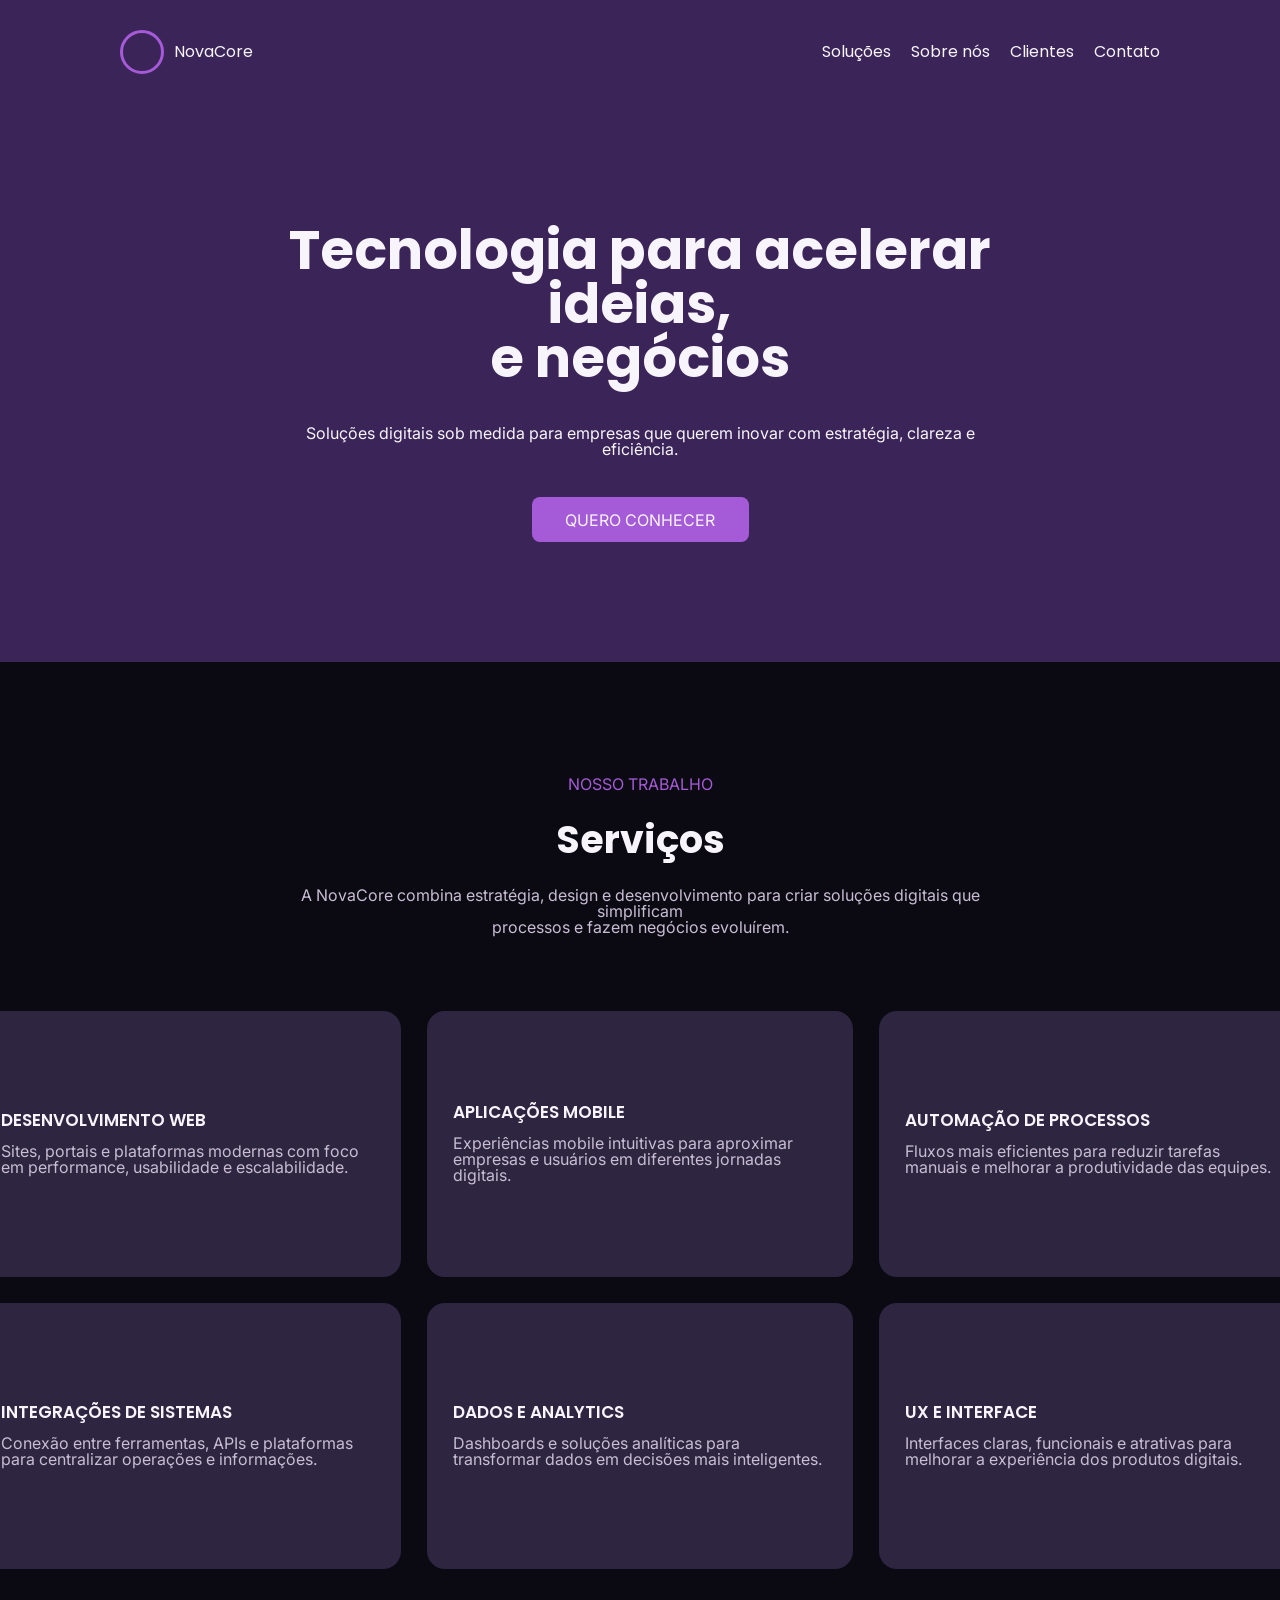
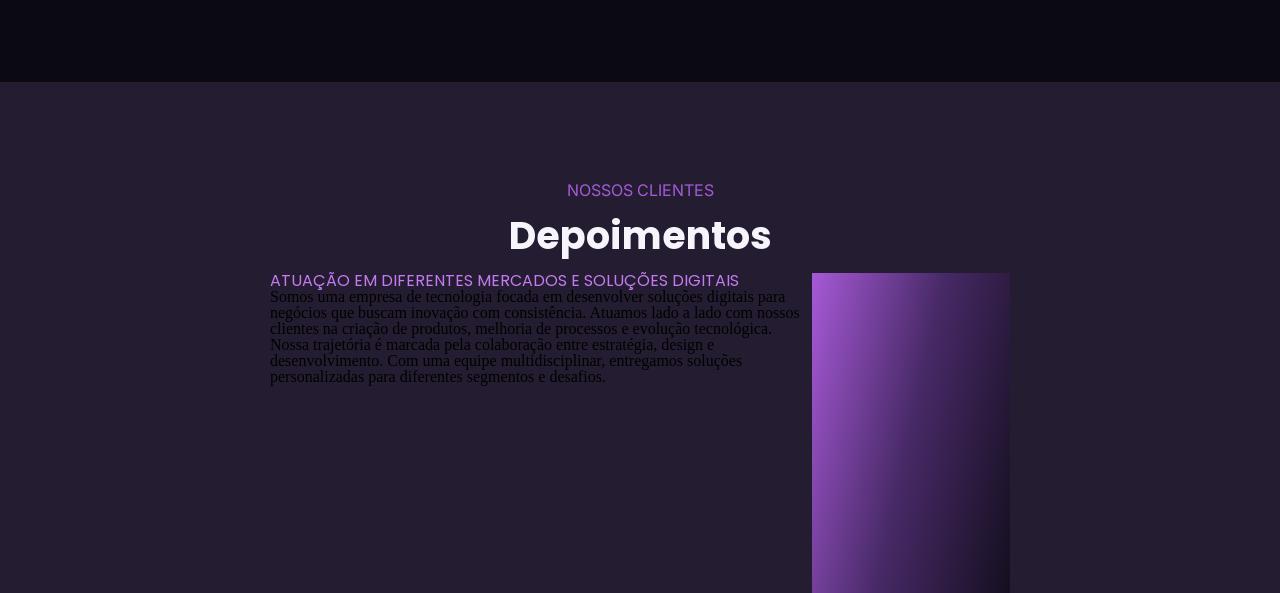
==== NovaCore/index.html @ e71358eb "feat: add projeto NovaCore" ====
<!DOCTYPE html>
<html lang="en">
<head>
    <meta charset="UTF-8">
    <meta name="viewport" content="width=device-width, initial-scale=1.0">
    <title>Document</title>
    <link rel="stylesheet" href="./css/reset.css">
    <link rel="stylesheet" href="./css/variables.css">
    <link rel="stylesheet" href="./css/style.css">
</head>
<body>
    <nav>
        <div id="logo">
            <div id="icon-logo"></div>
            <h1>NovaCore</h1>
        </div>
        <div id="links">
            <a href="">Soluções</a>
            <a href="">Sobre nós</a>
            <a href="">Clientes</a>
            <a href="">Contato</a>
        </div>
    </nav>
    <section id="hero" class="section">
        <h1>Tecnologia para acelerar <br> ideias, <br> e negócios</h1>
        <p>Soluções digitais sob medida para empresas que querem inovar com estratégia, clareza e <br> eficiência.</p>
        <div id="btn-hero" class="btn">QUERO CONHECER</div>
    </section>
    <section id="services" class="section">
        <p><span id="eyebrow">NOSSO TRABALHO</span></p>
        <h2 id="title">Serviços</h2>
        <p id="subtitle">A NovaCore combina estratégia, design e desenvolvimento para criar soluções digitais que simplificam <br> processos e fazem negócios evoluírem.</p>
        <div class="grade">
            <div class="card">
                <h3 class="card-title">DESENVOLVIMENTO WEB</h3>
                <p class="card-subtitle">Sites, portais e plataformas modernas com foco em performance, usabilidade e escalabilidade.</p>
            </div>
            <div class="card">
                <h3 class="card-title">APLICAÇÕES MOBILE</h3>
                <p class="card-subtitle">Experiências mobile intuitivas para aproximar empresas e usuários em diferentes jornadas digitais.</p>
            </div>
            <div class="card">
                <h3 class="card-title">AUTOMAÇÃO DE PROCESSOS</h3>
                <p class="card-subtitle">Fluxos mais eficientes para reduzir tarefas manuais e melhorar a produtividade das equipes.</p>
            </div>
            <div class="card">
                <h3 class="card-title">INTEGRAÇÕES DE SISTEMAS</h3>
                <p class="card-subtitle">Conexão entre ferramentas, APIs e plataformas para centralizar operações e informações.</p>
            </div>
            <div class="card">
                <h3 class="card-title">DADOS E ANALYTICS</h3>
                <p class="card-subtitle">Dashboards e soluções analíticas para transformar dados em decisões mais inteligentes.</p>
            </div>
            <div class="card">
                <h3 class="card-title">UX E INTERFACE</h3>
                <p class="card-subtitle">Interfaces claras, funcionais e atrativas para melhorar a experiência dos produtos digitais.</p>
            </div>
        </div>
    </section>
    <section id="aboutus" class="section">
        <p><span id="eyebrow">NOSSOS CLIENTES</span></p>
        <h2 id="title">Depoimentos</h2>
        <div id="aboutuscontent">
            <div id="aboutustext">
                <h4 class="paragraphtitle">ATUAÇÃO EM DIFERENTES MERCADOS E SOLUÇÕES DIGITAIS</h4>
                <p>Somos uma empresa de tecnologia focada em desenvolver soluções digitais para negócios que buscam inovação com
                consistência. Atuamos lado a lado com nossos clientes na criação de produtos, melhoria de processos e evolução
                tecnológica.</p>
                <p>Nossa trajetória é marcada pela colaboração entre estratégia, design e desenvolvimento. Com uma equipe multidisciplinar,
                entregamos soluções personalizadas para diferentes segmentos e desafios.</p>
            </div>
            <div id="imgaboutus"></div>
        </div>
    </section>
</body>

</html>
---- NovaCore/css/variables.css ----
@import url('https://fonts.googleapis.com/css2?family=Poppins:ital,wght@0,100;0,200;0,300;0,400;0,500;0,600;0,700;0,800;0,900;1,100;1,200;1,300;1,400;1,500;1,600;1,700;1,800;1,900&display=swap');
@import url('https://fonts.googleapis.com/css2?family=Inter:ital,opsz,wght@0,14..32,100..900;1,14..32,100..900&family=Roboto:ital,wght@0,100..900;1,100..900&display=swap');

:root {
    --light: #3B2458;
    --dark: #0B0A12;
    --title-color: #F7F4FB;
    --subtitle-color: #C8BDD4;
    --title-font: "Poppins", sans-serif;
    --subtitle-font: "Inter", sans-serif;
    --btn-color: #A55AD7;
    --card-color: #2E2540;
    --aboutus-bg-color: #241D31;
    --paragaph-title: #C57AF1;
}
---- NovaCore/css/style.css ----
nav{
    display: flex;
    flex-direction: row;
    background-color: var(--light);
    justify-content: space-between;
    align-items: center;
    height: 7vh;
    padding: 20px 120px;

    img {
        width: 38px;
        height: 38px;
        border-radius: 100%;
    }
    
    h1 {
        color: var(--title-color);
        font-family: var(--title-font);
    }

}

#logo {
    display: flex;
    align-items: center;
    gap: 10px;
}

#icon-logo {
    border-radius: 100%;
    border: 3px solid var(--btn-color);
    width: 38px;
    height: 38px;
}

#links {
    display: flex;
    font-family: var(--title-font);
    gap: 20px;
    a {
        color: var(--title-color);
        text-decoration: none;
    }
}

.section {
    display: flex;
    justify-content: center;
    padding: 0 270px;

    h1{
        color: var(--title-color);
        font-family: var(--title-font);
        font-size: 54px;
        font-weight: 700;
    }

}

#hero {
    flex-direction: column;
    gap: 40px;
    background-color: var(--light);
    text-align: center;
    align-items: center;
    height: 559px;

    p {
        font-family: var(--subtitle-font);
        color: var(--title-color);
        font-weight: 400;
    }
}

.btn {
    background-color: var(--btn-color);
    color: var(--title-color);
    font-family: var(--subtitle-font);
    padding: 15px 0;
    border-radius: 8px;
    display: flex;
    justify-content: center;
    align-items: center;
    transition: background-color 0.3s ease-in-out, transform 0.3s ease;
    cursor: pointer;
}

.btn:hover{
    background-color: var(--light);
    border: 2px solid var(--btn-color);
    transform: scale(1.05);
}

#btn-hero {
    padding: 0 26px;
    width: 165px;
    height: 45px;
}

#services {
    flex-direction: column;
    align-items: center;
    background-color: var(--dark);
    height: 1020px;
    gap: 28px;
}

#eyebrow {
    color: var(--btn-color);
    font-family: var(--subtitle-font);
}

#title {
    color: var(--title-color);
    font-family: var(--title-font);
    font-weight: 700;
    font-size: 38px;
}

#subtitle {
    color: var(--subtitle-color);
    font-family: var(--subtitle-font);
    text-align: center;
}

.grade {
    display: grid;
    grid-template-columns: repeat(3, auto);
    grid-template-rows: repeat(2, auto);
    gap: 26px;
    padding-top: 48px;
}

.card {
    display: flex;
    flex-direction: column;
    justify-content: center;
    background-color: var(--card-color);
    height: 210px;
    width: 374px;
    padding: 28px 26px;
    gap: 14px;
    border-radius: 18px;
}

.card-title {
    font-family: var(--title-font);
    font-weight: 600;
    font-size: 17px;
    color: var(--title-color);
}

.card-subtitle {
    color: var(--subtitle-color);
    font-family: var(--subtitle-font)
}

#aboutus {
    background-color: var(--aboutus-bg-color);
    padding-top: 100px;
    display: flex;
    flex-direction: column;
    align-items: center;
    justify-content: center;
    gap: 18px;
}

#aboutuscontent{
    display: flex;
}

#aboutustext{
    display: flex;
    flex-direction: column;
    justify-content: left;
}

.paragraphtitle{
    color: var(--paragaph-title);
    font-family: var(--title-font);
}

#imgaboutus{
    background: linear-gradient(102.38deg, #A659D6 0%, #472966 50%, #140F1F 100%);
    width: 570px;
    height: 320px;
}
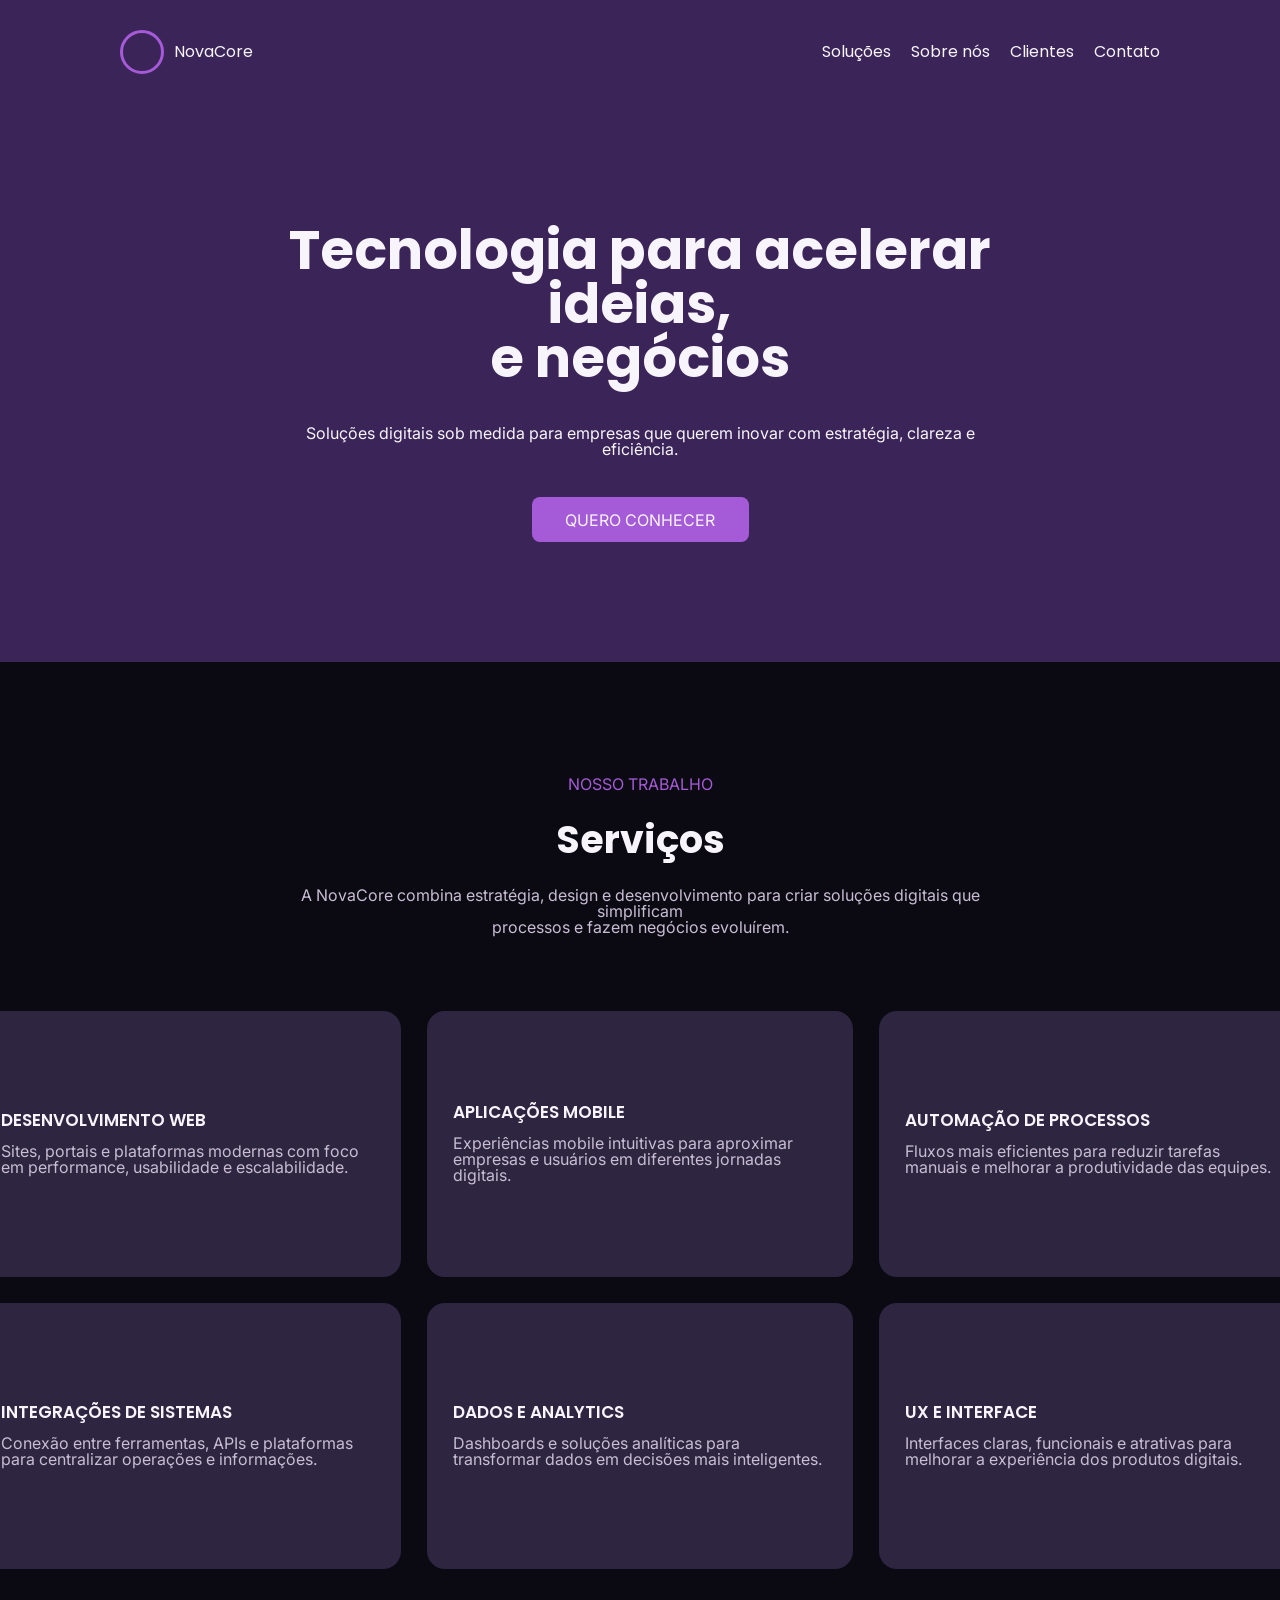
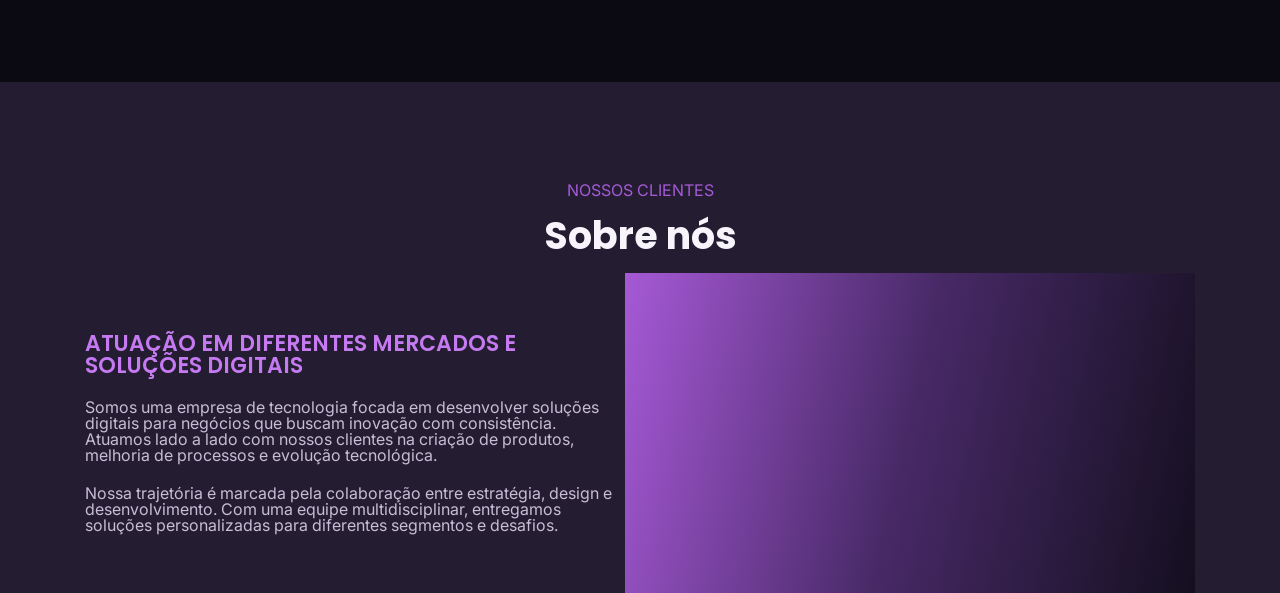
==== commit 97659a41: "feat: add estilo seção aboutus" ====
--- a/NovaCore/index.html
+++ b/NovaCore/index.html
@@ -1,5 +1,6 @@
 <!DOCTYPE html>
 <html lang="en">
+
 <head>
     <meta charset="UTF-8">
     <meta name="viewport" content="width=device-width, initial-scale=1.0">
@@ -8,6 +9,7 @@
     <link rel="stylesheet" href="./css/variables.css">
     <link rel="stylesheet" href="./css/style.css">
 </head>
+
 <body>
     <nav>
         <div id="logo">
@@ -15,8 +17,8 @@
             <h1>NovaCore</h1>
         </div>
         <div id="links">
-            <a href="">Soluções</a>
-            <a href="">Sobre nós</a>
+            <a href="#services">Soluções</a>
+            <a href="#aboutus">Sobre nós</a>
             <a href="">Clientes</a>
             <a href="">Contato</a>
         </div>
@@ -29,45 +31,55 @@
     <section id="services" class="section">
         <p><span id="eyebrow">NOSSO TRABALHO</span></p>
         <h2 id="title">Serviços</h2>
-        <p id="subtitle">A NovaCore combina estratégia, design e desenvolvimento para criar soluções digitais que simplificam <br> processos e fazem negócios evoluírem.</p>
+        <p id="subtitle">A NovaCore combina estratégia, design e desenvolvimento para criar soluções digitais que
+            simplificam <br> processos e fazem negócios evoluírem.</p>
         <div class="grade">
             <div class="card">
                 <h3 class="card-title">DESENVOLVIMENTO WEB</h3>
-                <p class="card-subtitle">Sites, portais e plataformas modernas com foco em performance, usabilidade e escalabilidade.</p>
+                <p class="card-subtitle">Sites, portais e plataformas modernas com foco em performance, usabilidade e
+                    escalabilidade.</p>
             </div>
             <div class="card">
                 <h3 class="card-title">APLICAÇÕES MOBILE</h3>
-                <p class="card-subtitle">Experiências mobile intuitivas para aproximar empresas e usuários em diferentes jornadas digitais.</p>
+                <p class="card-subtitle">Experiências mobile intuitivas para aproximar empresas e usuários em diferentes
+                    jornadas digitais.</p>
             </div>
             <div class="card">
                 <h3 class="card-title">AUTOMAÇÃO DE PROCESSOS</h3>
-                <p class="card-subtitle">Fluxos mais eficientes para reduzir tarefas manuais e melhorar a produtividade das equipes.</p>
+                <p class="card-subtitle">Fluxos mais eficientes para reduzir tarefas manuais e melhorar a produtividade
+                    das equipes.</p>
             </div>
             <div class="card">
                 <h3 class="card-title">INTEGRAÇÕES DE SISTEMAS</h3>
-                <p class="card-subtitle">Conexão entre ferramentas, APIs e plataformas para centralizar operações e informações.</p>
+                <p class="card-subtitle">Conexão entre ferramentas, APIs e plataformas para centralizar operações e
+                    informações.</p>
             </div>
             <div class="card">
                 <h3 class="card-title">DADOS E ANALYTICS</h3>
-                <p class="card-subtitle">Dashboards e soluções analíticas para transformar dados em decisões mais inteligentes.</p>
+                <p class="card-subtitle">Dashboards e soluções analíticas para transformar dados em decisões mais
+                    inteligentes.</p>
             </div>
             <div class="card">
                 <h3 class="card-title">UX E INTERFACE</h3>
-                <p class="card-subtitle">Interfaces claras, funcionais e atrativas para melhorar a experiência dos produtos digitais.</p>
+                <p class="card-subtitle">Interfaces claras, funcionais e atrativas para melhorar a experiência dos
+                    produtos digitais.</p>
             </div>
         </div>
     </section>
     <section id="aboutus" class="section">
         <p><span id="eyebrow">NOSSOS CLIENTES</span></p>
-        <h2 id="title">Depoimentos</h2>
-        <div id="aboutuscontent">
-            <div id="aboutustext">
+        <h2 id="title">Sobre nós</h2>
+        <div id="aboutus-content">
+            <div id="aboutus-text">
                 <h4 class="paragraphtitle">ATUAÇÃO EM DIFERENTES MERCADOS E SOLUÇÕES DIGITAIS</h4>
-                <p>Somos uma empresa de tecnologia focada em desenvolver soluções digitais para negócios que buscam inovação com
-                consistência. Atuamos lado a lado com nossos clientes na criação de produtos, melhoria de processos e evolução
-                tecnológica.</p>
-                <p>Nossa trajetória é marcada pela colaboração entre estratégia, design e desenvolvimento. Com uma equipe multidisciplinar,
-                entregamos soluções personalizadas para diferentes segmentos e desafios.</p>
+                <p class="paragraph">Somos uma empresa de tecnologia focada em desenvolver soluções digitais para
+                    negócios que buscam inovação com
+                    consistência. Atuamos lado a lado com nossos clientes na criação de produtos, melhoria de processos
+                    e evolução
+                    tecnológica.</p>
+                <p class="paragraph">Nossa trajetória é marcada pela colaboração entre estratégia, design e desenvolvimento. Com uma
+                    equipe multidisciplinar,
+                    entregamos soluções personalizadas para diferentes segmentos e desafios.</p>
             </div>
             <div id="imgaboutus"></div>
         </div>
--- a/NovaCore/css/style.css
+++ b/NovaCore/css/style.css
@@ -1,4 +1,8 @@
-nav{
+html{
+    scroll-behavior: smooth;
+}
+
+nav {
     display: flex;
     flex-direction: row;
     background-color: var(--light);
@@ -12,7 +16,7 @@
         height: 38px;
         border-radius: 100%;
     }
-    
+
     h1 {
         color: var(--title-color);
         font-family: var(--title-font);
@@ -37,6 +41,7 @@
     display: flex;
     font-family: var(--title-font);
     gap: 20px;
+
     a {
         color: var(--title-color);
         text-decoration: none;
@@ -48,7 +53,7 @@
     justify-content: center;
     padding: 0 270px;
 
-    h1{
+    h1 {
         color: var(--title-color);
         font-family: var(--title-font);
         font-size: 54px;
@@ -85,7 +90,7 @@
     cursor: pointer;
 }
 
-.btn:hover{
+.btn:hover {
     background-color: var(--light);
     border: 2px solid var(--btn-color);
     transform: scale(1.05);
@@ -165,22 +170,38 @@
     gap: 18px;
 }
 
-#aboutuscontent{
-    display: flex;
-}
-
-#aboutustext{
+#aboutus-content {
+    display: flex;
+    align-items: center;
+}
+
+#aboutus-text {
     display: flex;
     flex-direction: column;
     justify-content: left;
-}
-
-.paragraphtitle{
+    align-items: center;
+    gap: 22px;
+    width: 540px;
+    height: fit-content;
+}
+
+.paragraphtitle {
     color: var(--paragaph-title);
     font-family: var(--title-font);
-}
-
-#imgaboutus{
+    font-size: 22px;
+    font-weight: 600;
+    width: 540px;
+}
+
+.paragraph{
+    color: var(--subtitle-color);
+    font-family: var(--subtitle-font);
+    font-weight: 400;
+    font-size: 16px;
+
+}
+
+#imgaboutus {
     background: linear-gradient(102.38deg, #A659D6 0%, #472966 50%, #140F1F 100%);
     width: 570px;
     height: 320px;
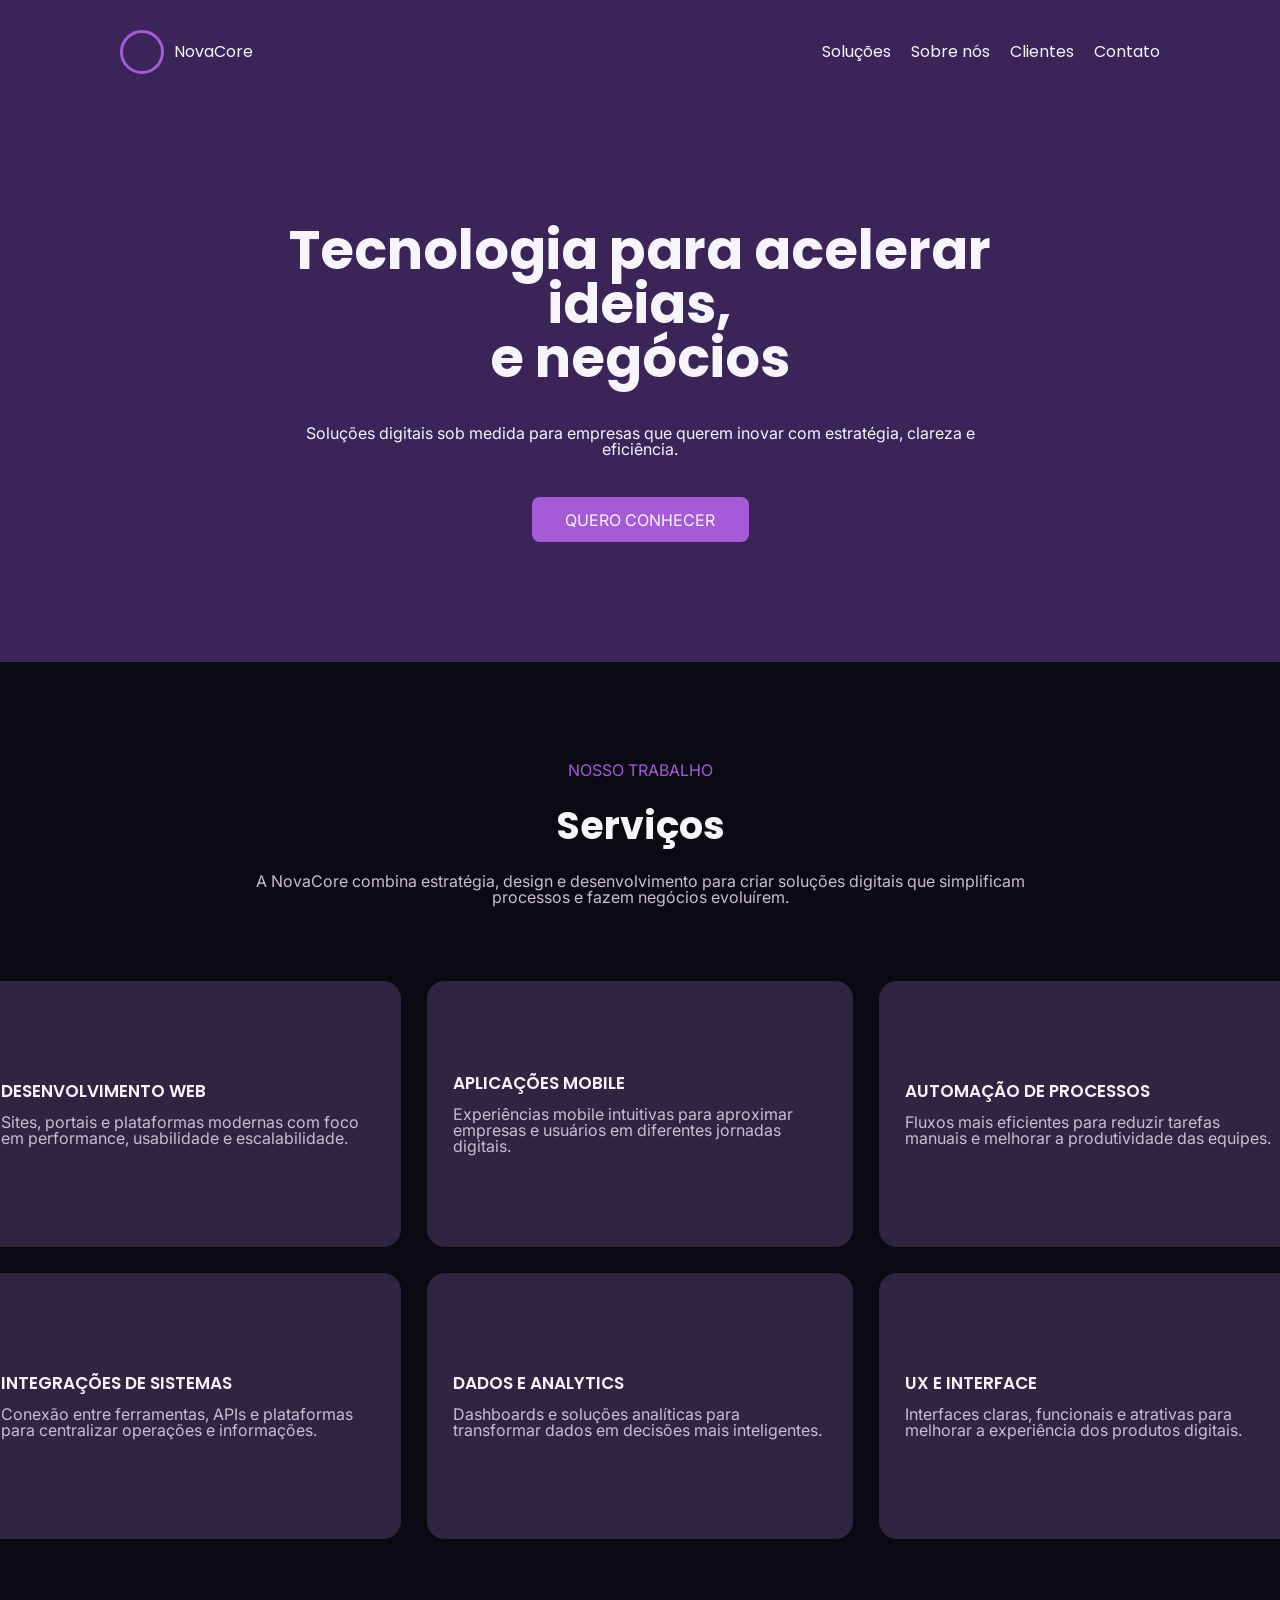
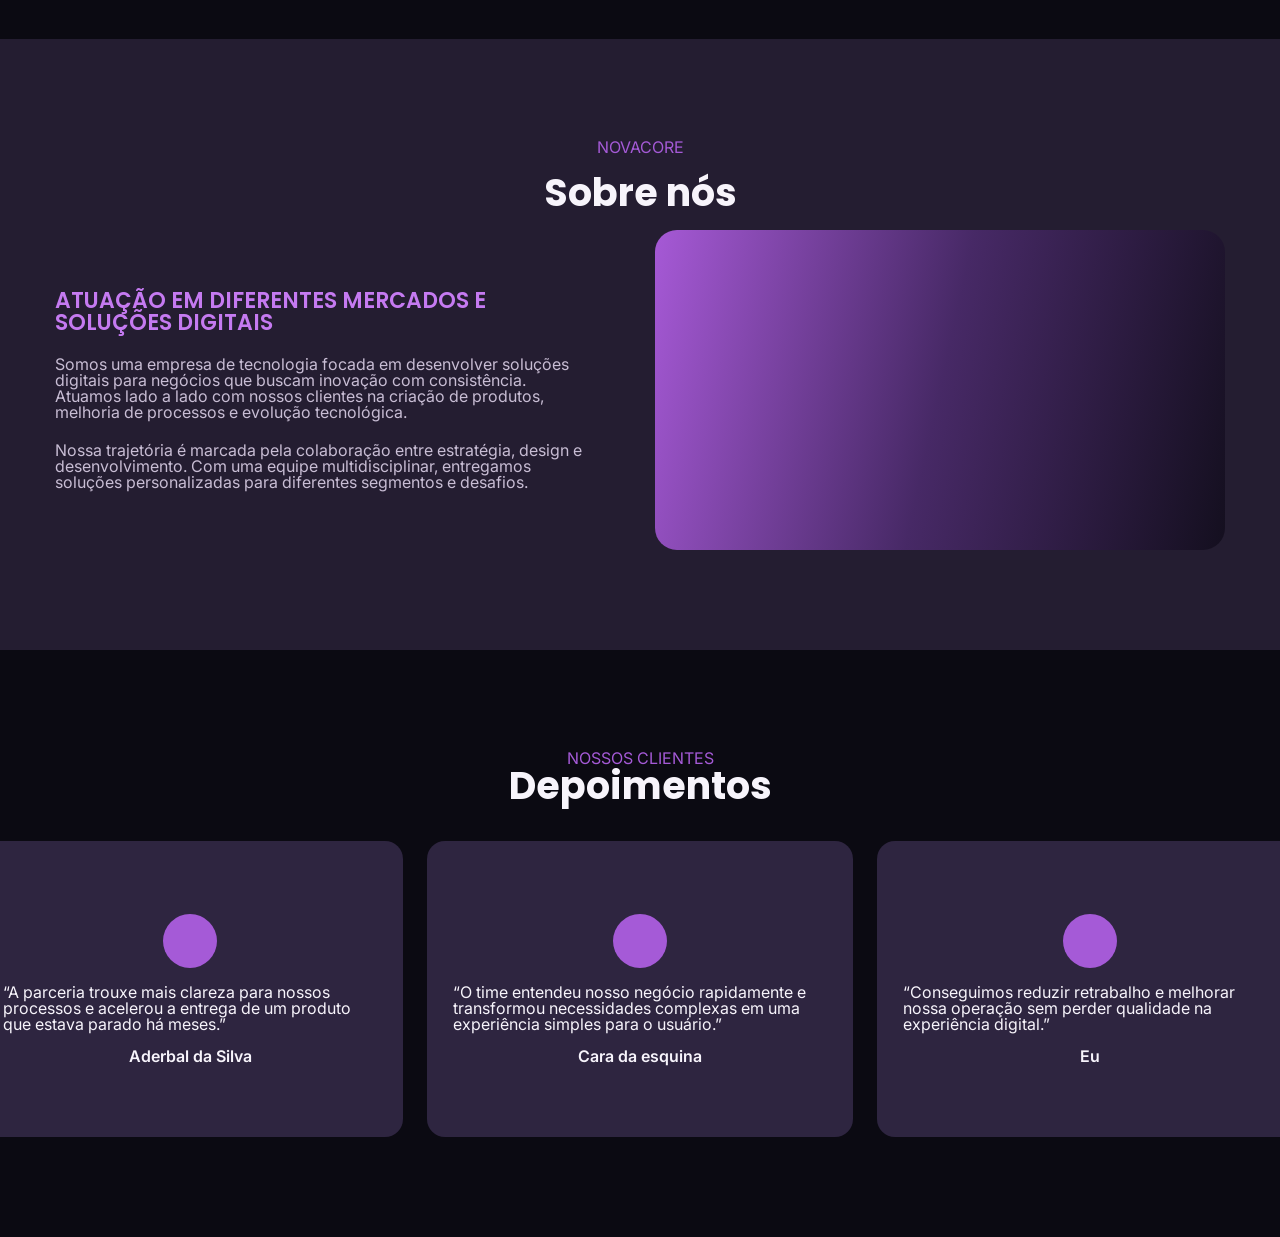
==== commit 035d7848: "feat: add seção Depoimentos" ====
--- a/NovaCore/index.html
+++ b/NovaCore/index.html
@@ -1,3 +1,4 @@
+<!-- https://www.figma.com/design/F0c6SuhYwIbqb819N2FCkp/Exerc%C3%ADcio-de-Revis%C3%A3o?node-id=0-1&p=f&t=CqVUMIxoqYoCZzdJ-0 -->
 <!DOCTYPE html>
 <html lang="en">
 
@@ -23,13 +24,13 @@
             <a href="">Contato</a>
         </div>
     </nav>
-    <section id="hero" class="section">
+    <section id="hero" class="container">
         <h1>Tecnologia para acelerar <br> ideias, <br> e negócios</h1>
         <p>Soluções digitais sob medida para empresas que querem inovar com estratégia, clareza e <br> eficiência.</p>
         <div id="btn-hero" class="btn">QUERO CONHECER</div>
     </section>
-    <section id="services" class="section">
-        <p><span id="eyebrow">NOSSO TRABALHO</span></p>
+    <section id="services" class="container">
+        <p><span class="eyebrow">NOSSO TRABALHO</span></p>
         <h2 id="title">Serviços</h2>
         <p id="subtitle">A NovaCore combina estratégia, design e desenvolvimento para criar soluções digitais que
             simplificam <br> processos e fazem negócios evoluírem.</p>
@@ -66,8 +67,8 @@
             </div>
         </div>
     </section>
-    <section id="aboutus" class="section">
-        <p><span id="eyebrow">NOSSOS CLIENTES</span></p>
+    <section id="aboutus" class="container">
+        <p><span class="eyebrow">NOVACORE</span></p>
         <h2 id="title">Sobre nós</h2>
         <div id="aboutus-content">
             <div id="aboutus-text">
@@ -84,6 +85,30 @@
             <div id="imgaboutus"></div>
         </div>
     </section>
+    <section class="container" id="depoimentos">
+        <p><span class="eyebrow">NOSSOS CLIENTES</span></p>
+        <h2 id="title">Depoimentos</h2>
+        <div id="depoimentos-cards">
+            <div class="card-dep">
+                <div class="card-img"></div>
+                <p>“A parceria trouxe mais clareza para nossos processos e acelerou a entrega de um produto que estava parado há meses.”</p>
+                <p id="depoimentos-text">Aderbal da Silva</p>
+            </div>
+            <div class="card-dep">
+                <div class="card-img"></div>
+                <p>“O time entendeu nosso negócio rapidamente e transformou necessidades complexas em uma experiência simples para o usuário.”</p>
+                <p id="depoimentos-text">Cara da esquina</p>
+            </div>
+            <div class="card-dep">
+                <div class="card-img"></div>
+                <p>“Conseguimos reduzir retrabalho e melhorar nossa operação sem perder qualidade na experiência digital.”</p>
+                <p id="depoimentos-text">Eu</p>
+            </div>
+        </div>
+    </section>
+    <section>
+
+    </section>
 </body>
 
 </html>
--- a/NovaCore/css/style.css
+++ b/NovaCore/css/style.css
@@ -1,4 +1,4 @@
-html{
+html {
     scroll-behavior: smooth;
 }
 
@@ -48,7 +48,7 @@
     }
 }
 
-.section {
+.container {
     display: flex;
     justify-content: center;
     padding: 0 270px;
@@ -103,14 +103,14 @@
 }
 
 #services {
+    padding: 100px 0;
     flex-direction: column;
     align-items: center;
     background-color: var(--dark);
-    height: 1020px;
     gap: 28px;
 }
 
-#eyebrow {
+.eyebrow {
     color: var(--btn-color);
     font-family: var(--subtitle-font);
 }
@@ -162,7 +162,7 @@
 
 #aboutus {
     background-color: var(--aboutus-bg-color);
-    padding-top: 100px;
+    padding: 100px 0;
     display: flex;
     flex-direction: column;
     align-items: center;
@@ -173,6 +173,7 @@
 #aboutus-content {
     display: flex;
     align-items: center;
+    gap: 60px;
 }
 
 #aboutus-text {
@@ -193,7 +194,7 @@
     width: 540px;
 }
 
-.paragraph{
+.paragraph {
     color: var(--subtitle-color);
     font-family: var(--subtitle-font);
     font-weight: 400;
@@ -205,4 +206,46 @@
     background: linear-gradient(102.38deg, #A659D6 0%, #472966 50%, #140F1F 100%);
     width: 570px;
     height: 320px;
+    border-radius: 22px;
+}
+
+#depoimentos {
+    padding: 100px 0;
+    background-color: var(--dark);
+    display: flex;
+    flex-direction: column;
+    align-items: center;
+    justify-content: center;
+}
+
+.card-img {
+    border-radius: 100%;
+    background-color: var(--btn-color);
+    height: 54px;
+    width: 54px;
+}
+
+#depoimentos-cards{
+    display: flex;
+    padding-top: 36px;
+    gap: 24px;
+}
+
+.card-dep {
+    display: flex;
+    flex-direction: column;
+    justify-content: center;
+    align-items: center;
+    background-color: var(--card-color);
+    height: 240px;
+    width: 374px;
+    padding: 28px 26px;
+    gap: 16px;
+    border-radius: 18px;
+    color: var(--title-color);
+    font-family: var(--subtitle-font);
+}
+
+#depoimentos-text {
+    font-weight: 600;
 }
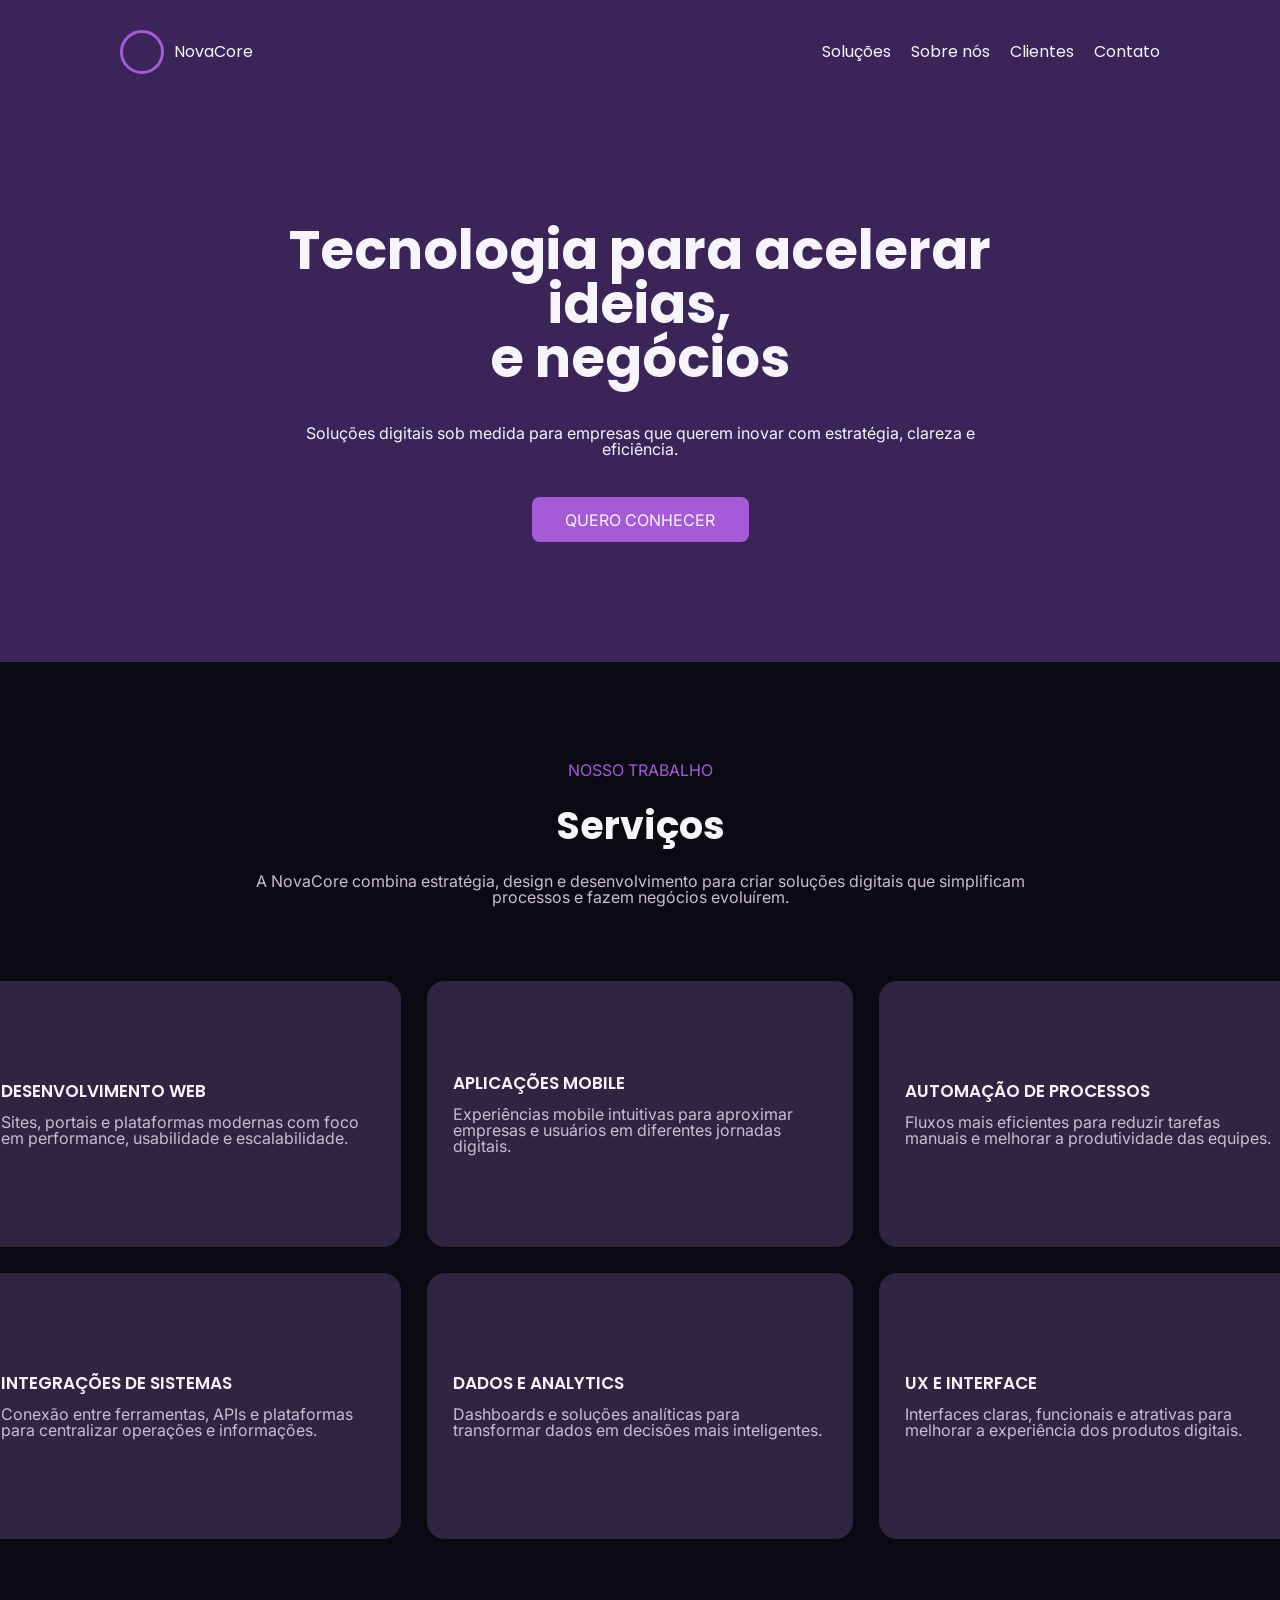
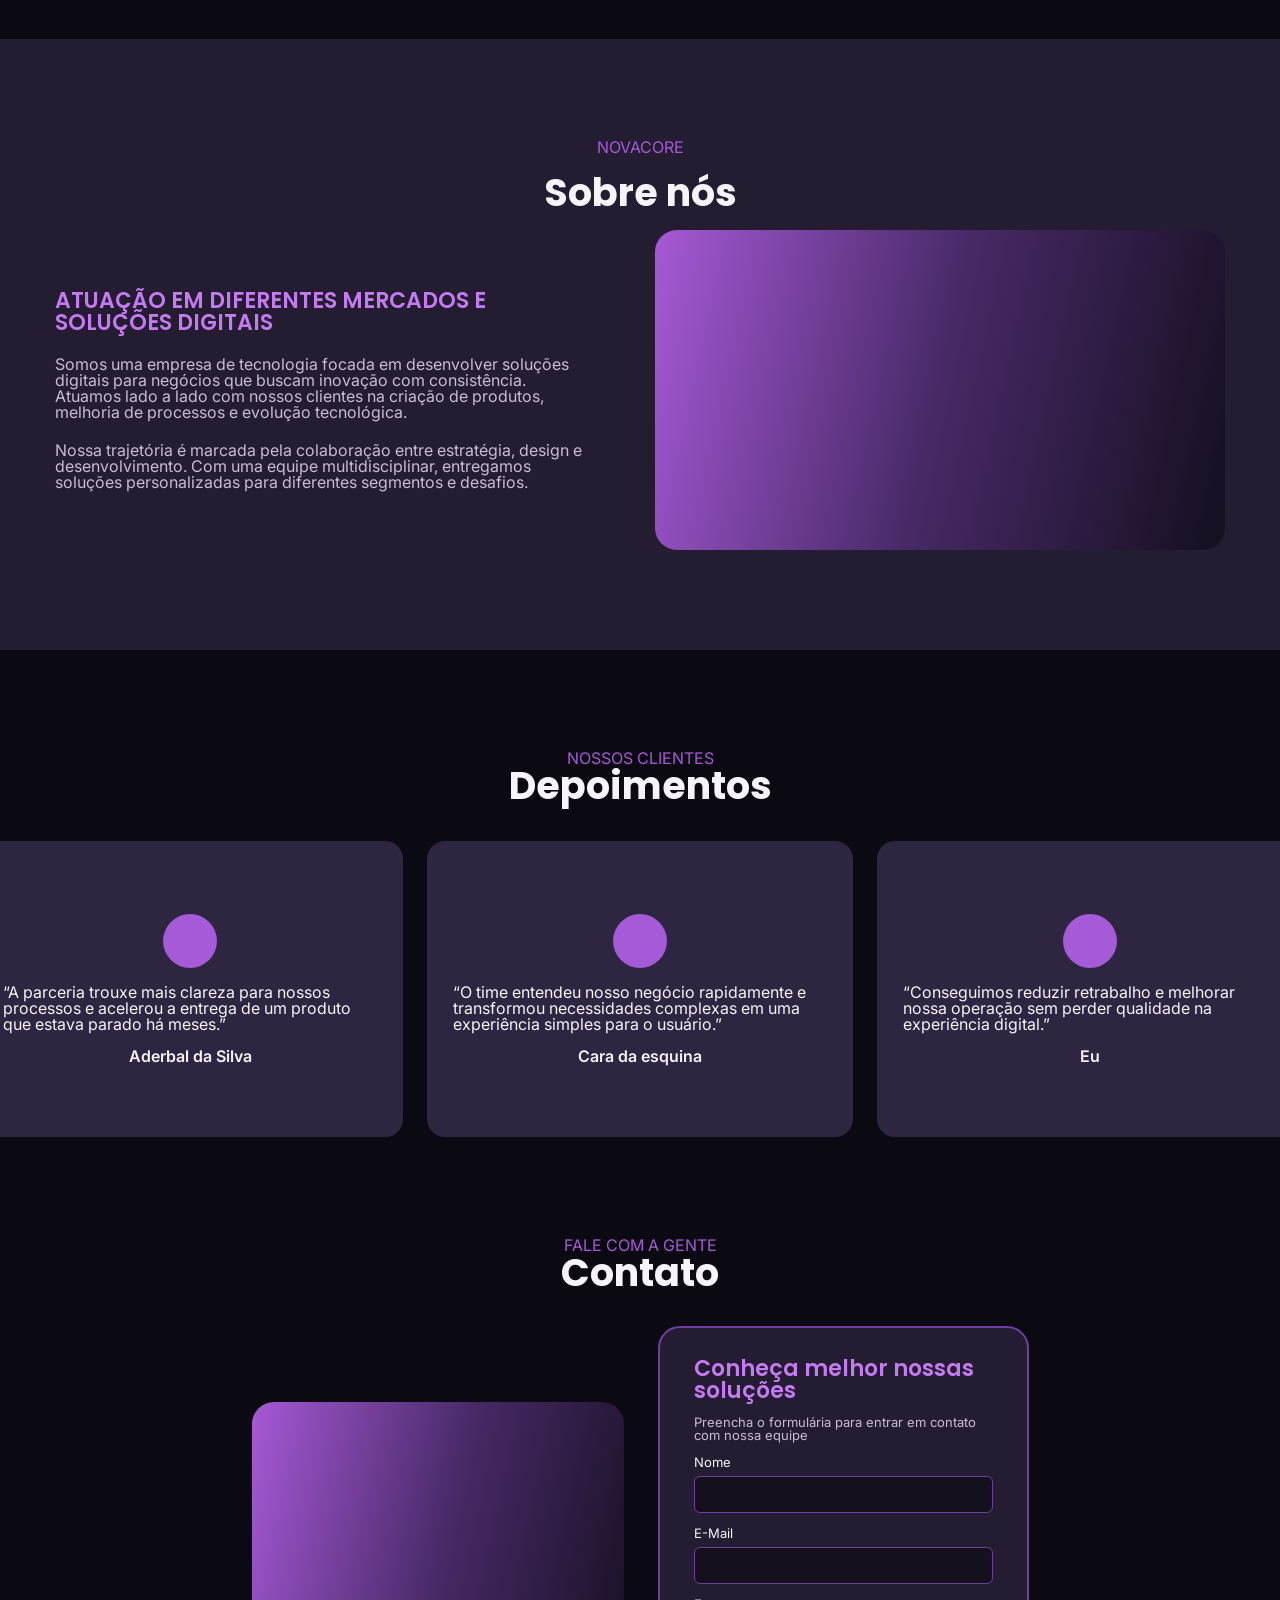
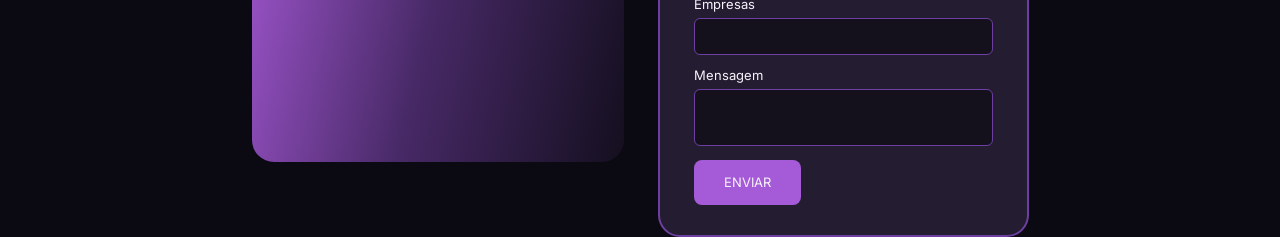
==== commit ec29359d: "feat: add seção contato" ====
--- a/NovaCore/index.html
+++ b/NovaCore/index.html
@@ -106,9 +106,37 @@
             </div>
         </div>
     </section>
-    <section>
-
+    <section class="container" id="contato">
+        <p><span class="eyebrow">FALE COM A GENTE</span></p>
+        <h2 id="title">Contato</h2>
+        <div id="contato-content">
+            <div id="contato-img"></div>
+            <div id="forms">
+                <h3 id="forms-title">Conheça melhor nossas soluções</h3>
+                <p id="forms-subtitle">Preencha o formulária para entrar em contato com nossa equipe</p>
+                <div class="input-group">
+                    <label for="input-name">Nome</label>
+                    <input id="input-name" type="text">
+                </div>
+                <div class="input-group">
+                    <label for="email">E-Mail</label>
+                    <input id="email" type="email">
+                </div>
+                <div class="input-group">
+                    <label for="empresas">Empresas</label>
+                    <input id="empresas" type="text">
+                </div>
+                <div class="input-group">
+                    <label for="mensagem">Mensagem</label>
+                    <input id="mensagem" type="text">
+                </div>
+                <div class="btn" id="btn-forms">ENVIAR</div>
+            </div>
+        </div>
     </section>
+    <footer>
+        
+    </footer>
 </body>
 
 </html>
--- a/NovaCore/css/style.css
+++ b/NovaCore/css/style.css
@@ -248,4 +248,79 @@
 
 #depoimentos-text {
     font-weight: 600;
+}
+
+#contato{
+    display: flex;
+    flex-direction: column;
+    align-items: center;
+    background-color: var(--dark);
+}
+
+#contato-content {
+    display: flex;
+    align-items: center;
+    padding-top: 34px;
+    gap: 34px;
+}
+
+#contato-img{
+    width: 500px;
+    height: 360px;
+    border-radius: 22px;
+    background: linear-gradient(102.38deg, #A659D6 0%, #472966 50%, #140F1F 100%);
+}
+
+#forms{
+    display: flex;
+    flex-direction: column;
+    padding: 30px 34px;
+    gap: 14px;
+    border-radius: 22px;
+    border: 2px solid #6E3FA3;
+    background-color: var(--aboutus-bg-color);
+}
+
+#forms-title{
+    font-family: var(--title-font);
+    color: var(--paragaph-title);
+    font-weight: 600;
+    font-size: 22px;
+}
+
+.input-group {
+    display: flex;
+    flex-direction: column;
+    gap: 7px;
+    justify-content: start;
+}
+
+#mensagem{
+    padding: 20px 0;
+}
+
+input{
+    border-radius: 6px;
+    border: 1.5px solid #6E3FA3;
+    background-color: #14111C;
+    padding: 10px 0;
+}
+
+label {
+    font-family: var(--subtitle-font);
+    font-size: 13px;
+    color: var(--title-color);
+}
+
+#forms-subtitle{
+    font-family: var(--subtitle-font);
+    color: var(--subtitle-color);
+    font-size: 13px;
+}
+
+#btn-forms {
+    width: fit-content;
+    height: 45px;
+    padding: 0 30px;
+    font-size: 13px;
 }
